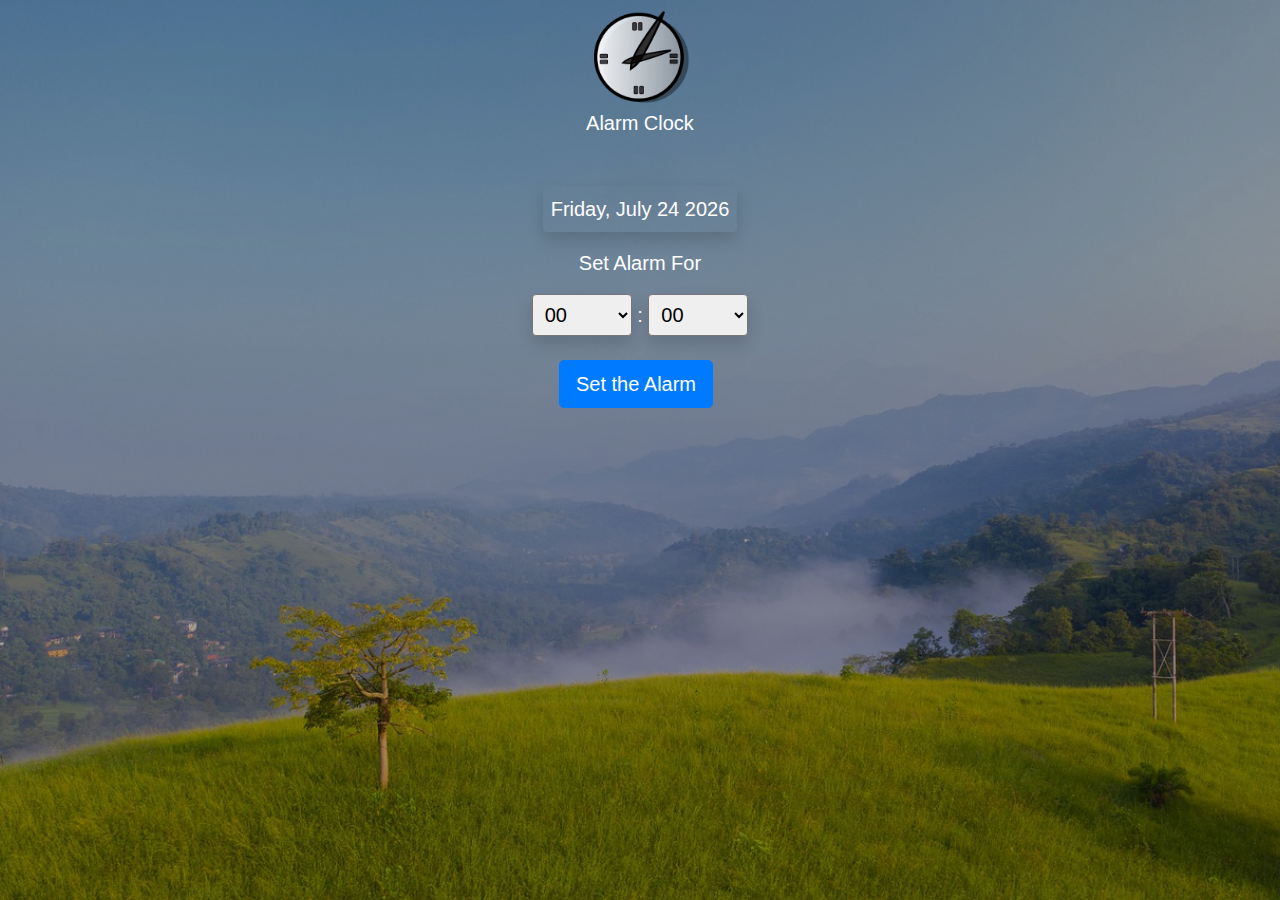
==== index.html @ 0b18cff3 "error fix" ====
<!DOCTYPE html>
<html lang="en">

<head>
    <meta charset="UTF-8">
    <meta name="viewport" content="width=device-width, initial-scale=1.0">
    <meta http-equiv="X-UA-Compatible" content="ie=edge">
    <link rel="stylesheet" href="https://stackpath.bootstrapcdn.com/bootstrap/4.5.2/css/bootstrap.min.css"
        integrity="sha384-JcKb8q3iqJ61gNV9KGb8thSsNjpSL0n8PARn9HuZOnIxN0hoP+VmmDGMN5t9UJ0Z" crossorigin="anonymous">
    <link rel="stylesheet" href="https://use.fontawesome.com/releases/v5.14.0/css/all.css"
        integrity="sha384-HzLeBuhoNPvSl5KYnjx0BT+WB0QEEqLprO+NBkkk5gbc67FTaL7XIGa2w1L0Xbgc" crossorigin="anonymous">
    <title>AlarmProject</title>
    <link rel="stylesheet" href="Alarm.css">
</head>

<body class="text-white container-fluid">
    <div class="nav-bar d-none border-bottom">
        <!-- <img src="../Images/ago.png" alt="clock" class="ago"> -->
        <div class="nav-list">
            <div class="nav-widget border-bottom pt-2 px-3">Alarm</div>
            <div class="nav-widget border-bottom pt-2 px-3">Clock</div>
            <div class="nav-widget border-bottom pt-2 px-3">StopWatch</div>
        </div>
    </div>

    <!-- Container for Alarm -->
    <div class="row">
        <div class="col-4">
            <div id="countD" class="mt-4 p-2 rounded shadow-lg">00:00:00</div>
        </div>
        <div class="alarmbody col-4">
            <img src="agoo.png" alt="clocku" class="agoo mt-2">
            <div class="div1">
                Alarm Clock
            </div>
            <div id="displayTime" class="shadow-lg  mt-3 p-2 rounded">
                <!-- 23:05:34 -->
            </div>
            <div id="displayDate" class="text-white mt-3 shadow p-2 rounded">
                Saturday, November 7, 2020
            </div>
            <p class="mt-3">Set Alarm For</p>
            <div class="select-div text-white">
                <select id="selectHour" class="selecto shadow p-2 rounded">
                    <option value="00">00</option>
                    <option value="01">01</option>
                    <option value="02">02</option>
                    <option value="03">03</option>
                    <option value="04">04</option>
                    <option value="05">05</option>
                    <option value="06">06</option>
                    <option value="07">07</option>
                    <option value="08">08</option>
                    <option value="09">09</option>
                    <option value="10">10</option>
                    <option value="11">11</option>
                    <option value="12">12</option>
                    <option value="13">13</option>
                    <option value="14">14</option>
                    <option value="15">15</option>
                    <option value="16">16</option>
                    <option value="17">17</option>
                    <option value="18">18</option>
                    <option value="19">19</option>
                    <option value="20">20</option>
                    <option value="21">21</option>
                    <option value="22">22</option>
                    <option value="23">23</option>

                </select>
                :
                <select id="selectMinute" class="selecto shadow p-2 rounded">
                    <option value="00">00</option>
                    <option value="01">01</option>
                    <option value="02">02</option>
                    <option value="03">03</option>
                    <option value="04">04</option>
                    <option value="05">05</option>
                    <option value="06">06</option>
                    <option value="07">07</option>
                    <option value="08">08</option>
                    <option value="09">09</option>
                    <option value="10">10</option>
                    <option value="11">11</option>
                    <option value="12">12</option>
                    <option value="13">13</option>
                    <option value="14">14</option>
                    <option value="15">15</option>
                    <option value="16">16</option>
                    <option value="17">17</option>
                    <option value="18">18</option>
                    <option value="19">19</option>
                    <option value="20">20</option>
                    <option value="21">21</option>
                    <option value="22">22</option>
                    <option value="23">23</option>
                    <option value="24">24</option>
                    <option value="24">25</option>
                    <option value="24">26</option>
                    <option value="24">27</option>
                    <option value="24">28</option>
                    <option value="24">29</option>
                    <option value="24">30</option>
                    <option value="24">31</option>
                    <option value="24">32</option>
                    <option value="24">33</option>
                    <option value="24">34</option>
                    <option value="24">35</option>
                    <option value="24">36</option>
                    <option value="24">37</option>
                    <option value="24">38</option>
                    <option value="24">39</option>
                    <option value="24">40</option>
                    <option value="24">41</option>
                    <option value="24">42</option>
                    <option value="24">43</option>
                    <option value="24">44</option>
                    <option value="24">45</option>
                    <option value="24">46</option>
                    <option value="24">47</option>
                    <option value="24">48</option>
                    <option value="24">49</option>
                    <option value="24">50</option>
                    <option value="24">51</option>
                    <option value="24">52</option>
                    <option value="24">53</option>
                    <option value="24">54</option>
                    <option value="24">55</option>
                    <option value="24">56</option>
                    <option value="24">57</option>
                    <option value="24">58</option>
                    <option value="24">59</option>
                </select>
            </div>

            <div class="trigButton mt-4">
                <button class="btn btn-primary btn-lg mr-2" onclick="getAlarm()" id="btn0">Set the Alarm</button>

            </div>
        </div>
        <div class="div2 col-4" id="col4">
            <div class="pop rounded pl-3">
                <div class="mt-1">
                    Snooze Duration :
                </div>
                <select id="snzid" class="selecto mt-2 shadow p-2 rounded">
                    <option value="01">01</option>
                    <option value="02">02</option>
                    <option value="03">03</option>
                    <option value="04">04</option>
                    <option value="05">05</option>
                    <option value="06">06</option>
                    <option value="07">07</option>
                    <option value="08">08</option>
                    <option value="09">09</option>
                    <option value="10">10</option>
                    <option value="11">11</option>
                    <option value="12">12</option>
                    <option value="13">13</option>
                    <option value="14">14</option>
                    <option value="15">15</option>
                    <option value="16">16</option>
                    <option value="17">17</option>
                    <option value="18">18</option>
                    <option value="19">19</option>
                    <option value="20">20</option>
                    <option value="21">21</option>
                    <option value="22">22</option>
                    <option value="23">23</option>
                    <option value="24">24</option>
                    <option value="25">25</option>
                    <option value="26">26</option>
                    <option value="27">27</option>
                    <option value="28">28</option>
                    <option value="29">29</option>
                    <option value="30">30</option>
                </select>
                <div class="mt-2">
                    <button class="btn btn-danger btn mr-2 mb-3" id="btn1">Stop the Alarm</button>
                    <button class="btn btn-warning btn ml-2 mb-3" onclick="getSnzo()" id="btn2">Snooze</button>
                    <button class="btn btn-success btn ml-2 mb-3" onclick="getSnooze()" id="btn3">Select</button>
                </div>
            </div>
        </div>

    </div>




    <audio src="Can't hold us.mp3" id="myAudio"></audio>

    <script src="Alarm.js" type="text/javascript"></script>
</body>

</html>
---- Alarm.css ----
body {
    margin: 0px;
    padding: 0px;
    background-image: linear-gradient(rgb(0, 0, 0, 0.4), rgb(0, 0, 0, 0.3)), url(beautiful-morning-view-4527703_1280.jpg);
    background-size: cover;
    background-attachment: fixed;
    background-position: center;
    width: 100%;
    height: 100%;
    overflow: hidden;
    font-family: -apple-system, BlinkMacSystemFont, 'Segoe UI', Roboto, Oxygen, Ubuntu, Cantarell, 'Open Sans', 'Helvetica Neue', sans-serif;
}

.nav-bar {
    display: flex;
    padding: 5px;
    position: sticky;
    top: 0px;
    background-color: rgb(189, 206, 226);
}

.agoo {
    height: 100px;
}

.nav-list {
    display: flex;
    margin: auto;
    width: 50%;
    height: 100%;
    justify-content: space-between;
}

.nav-widget {
    padding: 2px;
}

.alarmbody {
    display: flex;
    flex-direction: column;
    /* justify-content: space-between; */
    align-items: center;
    height: 550px;
    font-size: 20px;
}

#displayTime {
    color: white;
    font-size: 60px;
}

#countD {
    background: linear-gradient(rgb(0, 0, 0, 0.5), rgb(64, 63, 80));
    color: white;
    font-size: 60px;
    display: none;
    text-align: center;
}

.selecto {
    width: 100px;
}
#snzid{
    display: none;
}

.btn-success{
    display: none;
}

.div2 {
    width: 100%;
    height: 100vh;
    display: none;
}

.pop {
    background-color: white;
    /* margin-top: 20px ; */
    position: absolute;
    width: 100%;
    bottom: 0px;
    right: 4px;
    color: black;
    animation: popup 5s forwards ease;
    
}

@keyframes popup {
    from {
        margin-bottom: -100px;opacity: 0;
    }
    to {
        margin-bottom: 0px;
    }
}
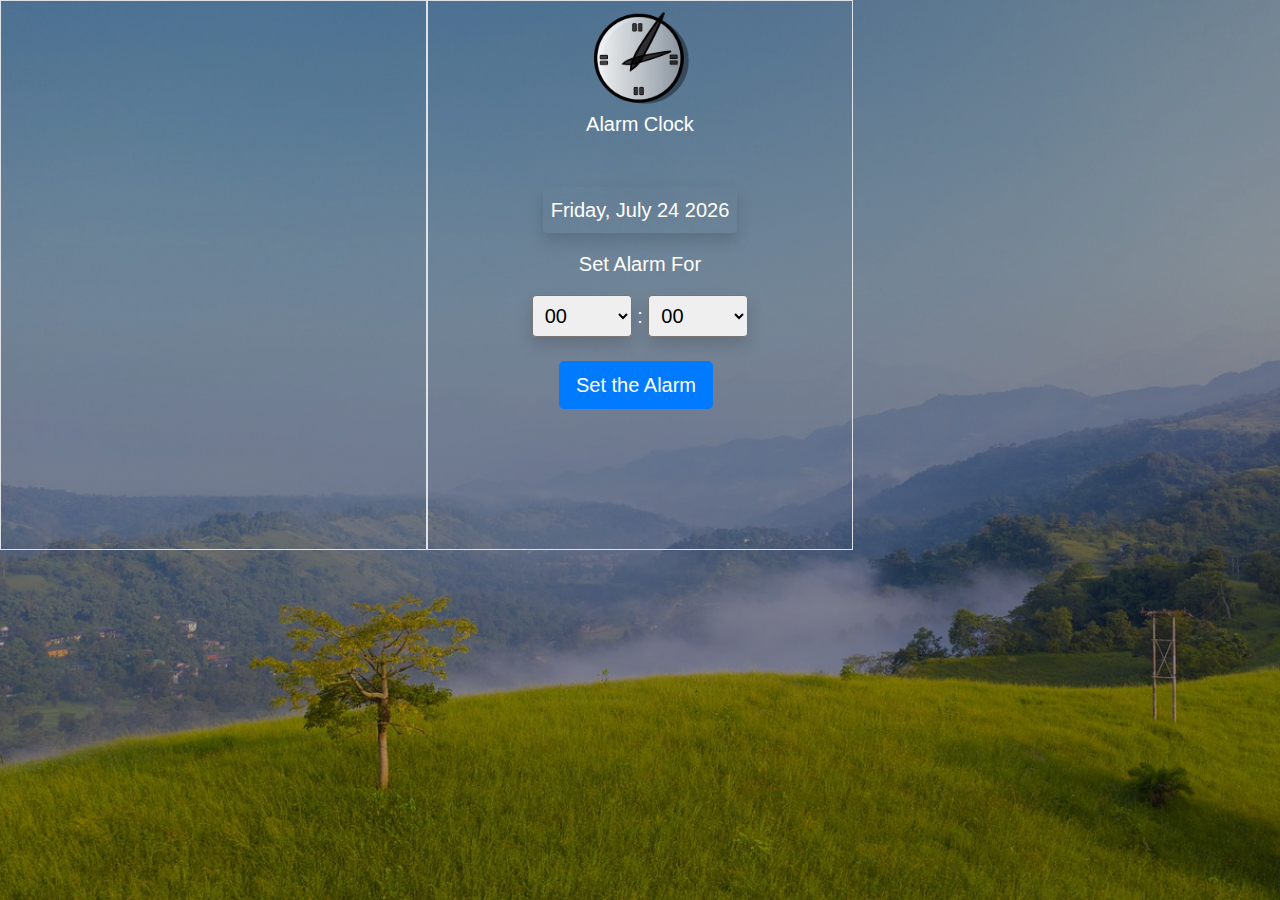
==== commit 779e2c73: "mobile responsive" ====
--- a/index.html
+++ b/index.html
@@ -14,21 +14,21 @@
 </head>
 
 <body class="text-white container-fluid">
-    <div class="nav-bar d-none border-bottom">
-        <!-- <img src="../Images/ago.png" alt="clock" class="ago"> -->
+    <!-- <div class="nav-bar d-none border-bottom">
+        <img src="../Images/ago.png" alt="clock" class="ago">
         <div class="nav-list">
             <div class="nav-widget border-bottom pt-2 px-3">Alarm</div>
             <div class="nav-widget border-bottom pt-2 px-3">Clock</div>
             <div class="nav-widget border-bottom pt-2 px-3">StopWatch</div>
         </div>
-    </div>
+    </div> -->
 
     <!-- Container for Alarm -->
     <div class="row">
-        <div class="col-4">
+        <div class="col-md-4 border col-sm-12">
             <div id="countD" class="mt-4 p-2 rounded shadow-lg">00:00:00</div>
         </div>
-        <div class="alarmbody col-4">
+        <div class="alarmbody col-md-4 border col-sm-12">
             <img src="agoo.png" alt="clocku" class="agoo mt-2">
             <div class="div1">
                 Alarm Clock
@@ -138,7 +138,7 @@
 
             </div>
         </div>
-        <div class="div2 col-4" id="col4">
+        <div class="div2 col-md-4 col-sm-12 border" id="col4">
             <div class="pop rounded pl-3">
                 <div class="mt-1">
                     Snooze Duration :
--- a/Alarm.css
+++ b/Alarm.css
@@ -7,7 +7,7 @@
     background-position: center;
     width: 100%;
     height: 100%;
-    overflow: hidden;
+    /* overflow: hidden; */
     font-family: -apple-system, BlinkMacSystemFont, 'Segoe UI', Roboto, Oxygen, Ubuntu, Cantarell, 'Open Sans', 'Helvetica Neue', sans-serif;
 }
 
@@ -60,37 +60,54 @@
 .selecto {
     width: 100px;
 }
-#snzid{
+
+#snzid {
     display: none;
 }
 
-.btn-success{
+.btn-success {
     display: none;
 }
 
 .div2 {
     width: 100%;
-    height: 100vh;
     display: none;
 }
 
 .pop {
     background-color: white;
-    /* margin-top: 20px ; */
-    position: absolute;
+    /* position: absolute; */
     width: 100%;
-    bottom: 0px;
-    right: 4px;
+    /* bottom: 0px; */
+    right: 0px;
     color: black;
     animation: popup 5s forwards ease;
-    
 }
 
 @keyframes popup {
     from {
-        margin-bottom: -100px;opacity: 0;
+        /* margin-bottom: -100px; */
+        opacity: 0;
     }
     to {
         margin-bottom: 0px;
     }
+}
+
+@media screen and (min-width:600px) {
+    .div2 {
+        width: 100%;
+        height: 100vh;
+        display: none;
+    }
+    .pop {
+        background-color: white;
+        /* margin-top: 20px ; */
+        position: absolute;
+        width: 100%;
+        bottom: 0px;
+        right: 4px;
+        color: black;
+        animation: popup 5s forwards ease;
+    }
 }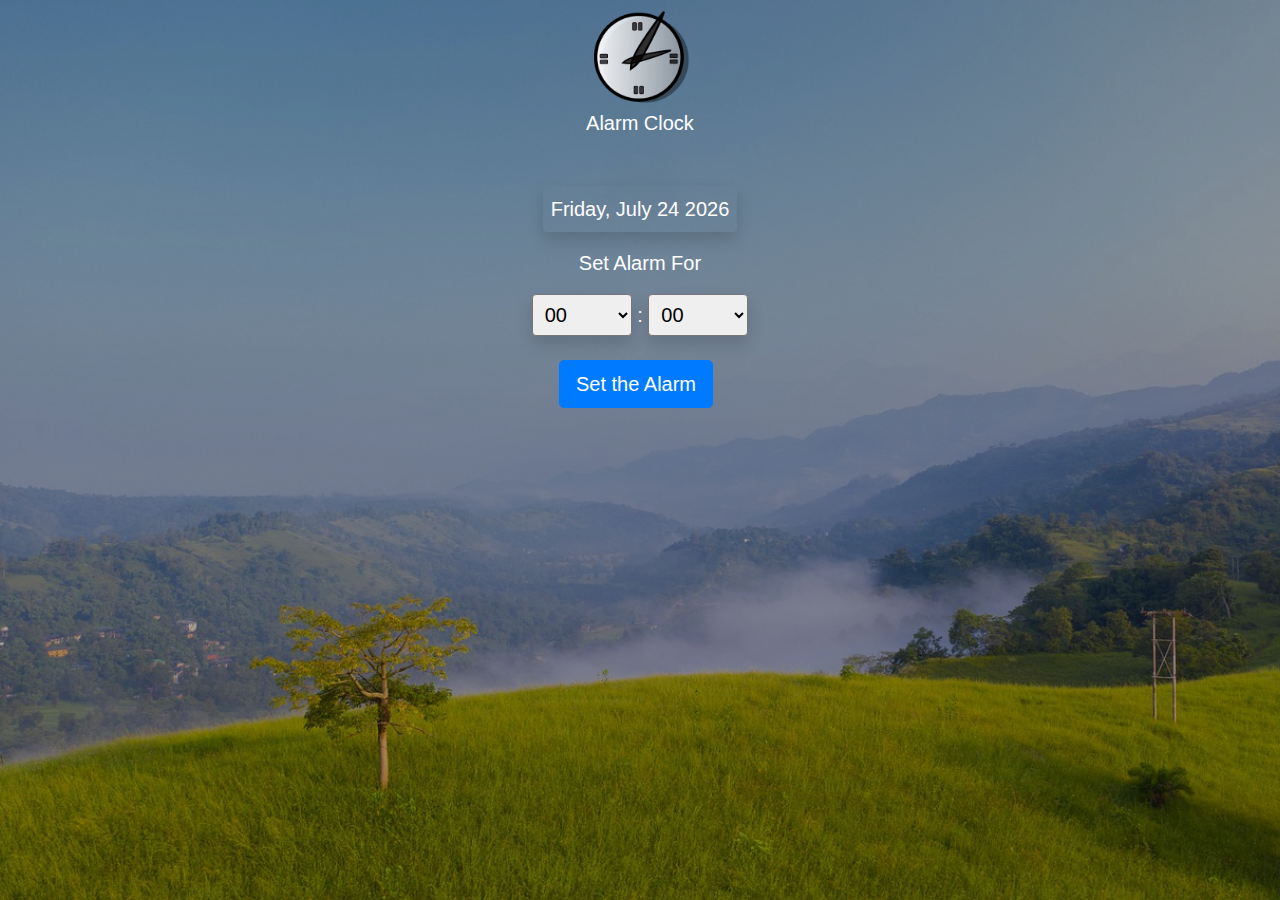
==== commit 585fd678: "mobile responsive2" ====
--- a/index.html
+++ b/index.html
@@ -25,10 +25,10 @@
 
     <!-- Container for Alarm -->
     <div class="row">
-        <div class="col-md-4 border col-sm-12">
+        <div class="col-md-4 col-sm-12">
             <div id="countD" class="mt-4 p-2 rounded shadow-lg">00:00:00</div>
         </div>
-        <div class="alarmbody col-md-4 border col-sm-12">
+        <div class="alarmbody col-md-4 col-sm-12">
             <img src="agoo.png" alt="clocku" class="agoo mt-2">
             <div class="div1">
                 Alarm Clock
@@ -138,7 +138,7 @@
 
             </div>
         </div>
-        <div class="div2 col-md-4 col-sm-12 border" id="col4">
+        <div class="div2 col-md-4 col-sm-12" id="col4">
             <div class="pop rounded pl-3">
                 <div class="mt-1">
                     Snooze Duration :
--- a/Alarm.css
+++ b/Alarm.css
@@ -98,7 +98,6 @@
     .div2 {
         width: 100%;
         height: 100vh;
-        display: none;
     }
     .pop {
         background-color: white;
